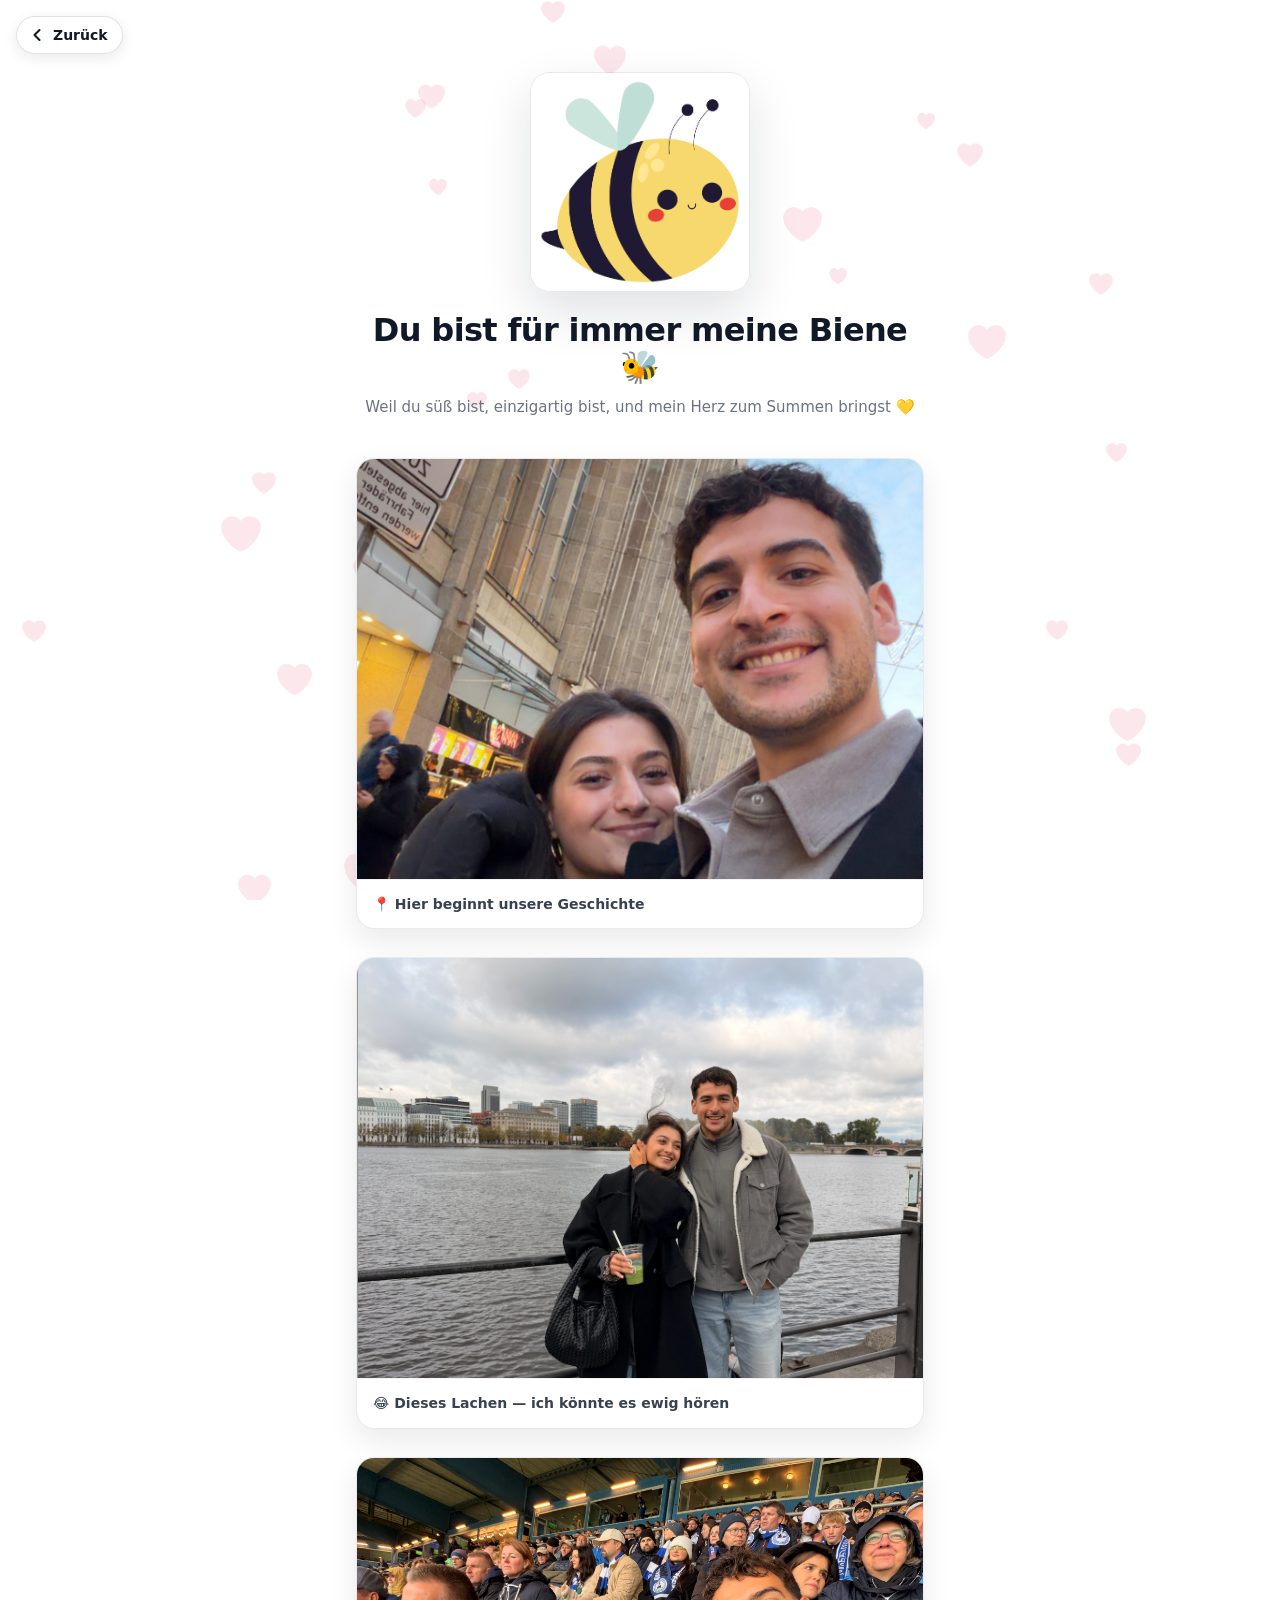
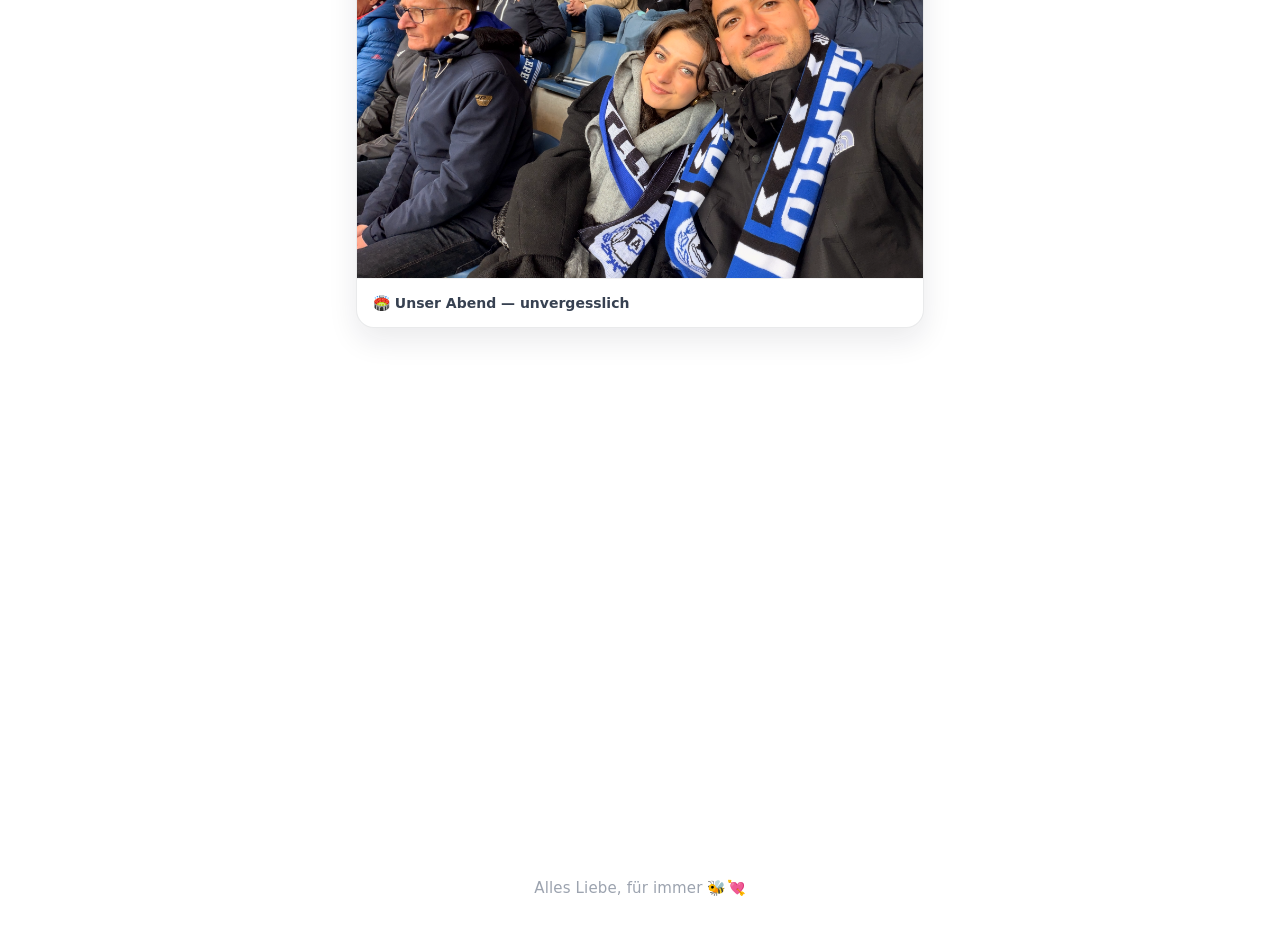
==== ja.html @ 1a36c77d "cool" ====
<!doctype html>
<html lang="de">
<head>
    <link rel="icon" type="image/jpeg" href="img/bee.jpg">
  <meta charset="utf-8" />
  <meta name="viewport" content="width=device-width, initial-scale=1, viewport-fit=cover" />
  <title>Für immer meine Biene 🐝💘</title>

  <link rel="preload" as="image" href="img/pink_heart.png">
  <link rel="preload" as="image" href="img/bee.jpg">

  <link rel="stylesheet" href="css/style.css" />
  <link rel="stylesheet" href="css/ja.css" />
</head>

<body>

  <!-- Animated hearts background -->
  <div class="hearts" aria-hidden="true" id="heartsBg"></div>

  <!-- Back arrow -->
  <a href="index.html" class="backBtn" aria-label="Zurück">
    <svg width="20" height="20" viewBox="0 0 24 24" fill="none"
         stroke="currentColor" stroke-width="2.5" stroke-linecap="round" stroke-linejoin="round">
      <polyline points="15 18 9 12 15 6"/>
    </svg>
    Zurück
  </a>

  <!-- MAIN CONTENT -->
  <main class="jaWrap" id="content">

    <!-- HERO: Bee -->
    <section class="hero">
      <div class="beeImgWrap">
        <img src="img/bee.jpg" alt="Unsere Biene" class="beeImg" />
      </div>
      <h1 class="heroTitle">Du bist für immer meine Biene 🐝</h1>
      <p class="heroSub">Weil du süß bist, einzigartig bist, und mein Herz zum Summen bringst 💛</p>
    </section>

    <!-- GALLERY -->
    <!-- =====================================================
         ✏️  ANPASSEN: Füge hier deine Bilder/Videos hinzu.
         Kopiere einfach einen <div class="card"> Block und
         ändere src= und die Caption.

         Für Bilder:  <img src="img/DEINBILD.jpg" ...>
         Für Videos:  <video src="img/DEINVIDEO.mp4" ...>
         ===================================================== -->
    <section class="gallery">

      <div class="card">
        <img src="img/city.jpg" alt="Foto 1" loading="lazy" />
        <div class="caption">📍 Hier beginnt unsere Geschichte</div>
      </div>

      <div class="card">
        <img src="img/lachen.png" alt="Foto 2" loading="lazy" />
        <div class="caption">😂 Dieses Lachen — ich könnte es ewig hören</div>
      </div>

      <div class="card">
        <img src="img/stadion.png" alt="Foto 3" loading="lazy" />
        <div class="caption">🏟️ Unser Abend — unvergesslich</div>
      </div>

      <div class="card">
        <img src="img/normal.png" alt="Foto 4" loading="lazy" />
        <div class="caption">🌸 Einfach du — das reicht schon</div>
      </div>

      <!-- VIDEO BEISPIEL — src anpassen oder löschen wenn kein Video -->
      <!--
      <div class="card">
        <video src="img/DEINVIDEO.mp4"
               controls
               playsinline
               preload="metadata">
          Dein Browser unterstützt kein Video.
        </video>
        <div class="caption">🎥 Erinnerung für immer</div>
      </div>
      -->

      <!-- Weitere Karten einfach hier drunter einfügen -->

    </section>

    <div class="footer">
      Alles Liebe, für immer 🐝💘
    </div>

  </main>

  <script src="js/main.js"></script>
  <script src="js/ja.js"></script>
</body>
</html>
---- css/style.css ----
:root{
  --bg: #ffffff;
  --text: #111827;
  --muted: #6b7280;

  --red: #ef4444;
  --red2:#ff4d6d;

  --safeTop: env(safe-area-inset-top, 0px);
  --safeBot: env(safe-area-inset-bottom, 0px);

  --max: 640px;
}

*{ box-sizing:border-box; -webkit-tap-highlight-color: transparent; }
html,body{ height:100%; }

body{
  margin:0;
  font-family: ui-sans-serif, -apple-system, system-ui, "Segoe UI", Roboto, Helvetica, Arial;
  color: var(--text);
  background: var(--bg);
  overflow-x:hidden;
}

/* =========================
   INTRO: hide content until curtain ends
   ========================= */
body.intro #content{
  opacity: 0;
  transform: translateY(10px);
  pointer-events: none;
}

body.ready #content{
  opacity: 1;
  transform: translateY(0);
  pointer-events: auto;
  transition: opacity .15s ease-out, transform .15s ease-out;
}


/* =========================
   LAYOUT
   ========================= */
.wrap{
  min-height: 100svh;
  padding: calc(22px + var(--safeTop)) 16px calc(22px + var(--safeBot));
  display:flex;
  align-items:center;
  justify-content:center;
  position: relative;
  z-index: 2; /* above hearts */
}

.content{
  width: min(var(--max), 100%);
  text-align:center;
}

h1{
  margin: 14px 0 10px;
  font-size: clamp(24px, 6.2vw, 36px);
  line-height: 1.1;
  letter-spacing: -0.02em;
}

p{
  margin: 0 0 16px;
  color: var(--muted);
  font-size: 14px;
}

.tinyNote{
  margin-top: 12px;
  font-size: 12px;
  color: #9ca3af;
}

/* =========================
   HERO GIF
   ========================= */
.heroMedia{
  display:flex;
  justify-content:center;
  align-items:center;
}

.heroGif{
  width: min(240px, 78vw);
  height: auto;
  border-radius: 18px;
  border: 1px solid rgba(17,24,39,.10);
  box-shadow: 0 18px 45px rgba(17,24,39,.12);
  background: rgba(255,255,255,.8);
}

/* =========================
   BUTTONS
   ========================= */
.btnRow{
  display:flex;
  gap:12px;
  justify-content:center;
  flex-wrap: wrap;
  padding-top: 8px;
}

.btn{
  appearance:none;
  border:none;
  border-radius: 14px;
  padding: 14px 16px;
  font-size: 16px;
  font-weight: 800;
  min-width: 120px;

  color: #111827;
  background: #ffffff;
  border: 1px solid rgba(17,24,39,.14);
  box-shadow: 0 12px 26px rgba(17,24,39,.10);

  text-decoration:none;
  display:inline-flex;
  align-items:center;
  justify-content:center;

  transition: transform .12s ease, box-shadow .2s ease, border-color .2s ease;
  touch-action: manipulation;
}

.btn:active{ transform: scale(.98); }

.btn.yes{
  color: white;
  border-color: rgba(239,68,68,.25);
  background: linear-gradient(135deg, var(--red), var(--red2));
  box-shadow: 0 16px 34px rgba(239,68,68,.22);
}

.btn.maybe{
  background: #fff7f7;
  border-color: rgba(239,68,68,.20);
}

/* No button shake (used by JS) */
@keyframes disagree {
  0%,100%{ transform: rotate(0deg); }
  15%{ transform: rotate(-4deg); }
  35%{ transform: rotate(4deg); }
  55%{ transform: rotate(-3deg); }
  75%{ transform: rotate(3deg); }
}
.btn.no.shake{ animation: disagree .35s ease; }

/* NO ZONE: button moves only here */
.noZone{
  position: relative;
  width: min(520px, 100%);
  height: 110px;          /* space for movement */
  margin: 16px auto 0;
}

.noZone .btn.no{
  position: absolute;
  left: 50%;
  top: 72px;              /* default resting position */
  transform: translateX(-50%);
}

/* =========================
   FULLSCREEN MAYBE OVERLAY
   ========================= */
#maybeOverlay{
  position: fixed;
  inset: 0;
  z-index: 100;
  background: rgba(255,255,255,.92);
  backdrop-filter: blur(8px);
  -webkit-backdrop-filter: blur(8px);

  display:flex;
  align-items:center;
  justify-content:center;

  opacity: 0;
  pointer-events: none;
  transition: opacity .55s ease;
}

#maybeOverlay.active{
  opacity: 1;
  pointer-events: auto;
}

.overlayContent{
  text-align:center;
  max-width: 90vw;
  animation: softScale .55s ease;
}

.overlayContent img{
  width: min(420px, 86vw);
  border-radius: 18px;
  border: 1px solid rgba(17,24,39,.10);
  box-shadow: 0 24px 60px rgba(17,24,39,.14);
  background: white;
}

.overlayCaption{
  margin-top: 16px;
  font-size: clamp(18px, 5vw, 24px);
  font-weight: 900;
  letter-spacing: -0.02em;
  color: #111827;
}

@keyframes softScale{
  from{ transform: scale(.93); opacity: 0; }
  to{ transform: scale(1); opacity: 1; }
}

/* =========================
   IMAGE HEART BACKGROUND
   ========================= */
.hearts{
  position: fixed;
  inset: 0;
  z-index: 1;
  pointer-events: none;
  overflow: hidden;
}

.heartImg{
  position: absolute;
  width: 26px;
  height: auto;
  opacity: 0.28; /* slightly subtle */
  animation: floatHeart linear infinite;
  will-change: transform;
}

@keyframes floatHeart{
  0%   { transform: translateY(0px) rotate(0deg); }
  50%  { transform: translateY(-25px) rotate(8deg); }
  100% { transform: translateY(0px) rotate(0deg); }
}

/* Reduce motion accessibility */
@media (prefers-reduced-motion: reduce){
  .heartImg{ animation: none !important; }
  #curtain{ display:none; }
}

/* =========================
   CURTAIN: 4 QUADRANTS GRID
   ========================= */
#curtain{
  position: fixed;
  inset: 0;
  z-index: 80;
  background: #fff; /* intro should be white */
  overflow: hidden;
  will-change: opacity, transform;
}

/* Grid with 4 images */
.curtainGrid{
  position:absolute;
  inset:0;
  display:grid;
  grid-template-columns: 1fr 1fr;
  grid-template-rows: 1fr 1fr;
}

/* Each quadrant */
.quad{
  position: relative;
  overflow:hidden;
  background: #fff;
}

/* inner image layer */
.quad .img{
  position:absolute;
  inset:0;
  background-size: cover;
  background-position: center;
  transform: scale(1.04);
  opacity: 0;
  transition: opacity .35s ease, transform .6s ease;
}

.quad.show .img{
  opacity: 1;
  transform: scale(1.02);
}

/* Slide-out: left column goes left, right column goes right */
#curtain.opening .q1,
#curtain.opening .q3{
  transform: translateX(-110%);
}
#curtain.opening .q2,
#curtain.opening .q4{
  transform: translateX(110%);
}

.q1,.q2,.q3,.q4{
  transition: transform .9s cubic-bezier(.2,.8,.2,1);
  will-change: transform;
}

#curtain.opening .hint{
  opacity: 0;
  transition: opacity .25s ease;
}

#curtain.done{
  pointer-events:none;
  opacity:0;
  transition: opacity .35s ease;
}

#curtain .hint{
  position: absolute;
  bottom: calc(18px + var(--safeBot));
  left: 50%;
  transform: translateX(-50%);
  font-size: 13px;
  color: rgba(17,24,39,.7);
  background: rgba(255,255,255,.72);
  border: 1px solid rgba(17,24,39,.10);
  padding: 8px 12px;
  border-radius: 999px;
  backdrop-filter: blur(10px);
  -webkit-backdrop-filter: blur(10px);
}

/* Mobile tuning */
@media (max-width: 420px){
  .btn{ min-width: 110px; padding: 13px 14px; }
  .heroGif{ width: min(230px, 86vw); }
}
#curtain{
  background: #fff;              /* intro white */
  transition: background .08s linear, opacity .18s ease;  /* faster */
}

#curtain.opening{
  background: transparent;       /* <-- white overlay gone immediately */
}

#curtain.done{
  opacity: 0;
  pointer-events: none;
}
---- css/ja.css ----
/* =========================
   JA PAGE — ja.css
   ========================= */

.backBtn {
  position: fixed;
  top: calc(16px + env(safe-area-inset-top, 0px));
  left: 16px;
  z-index: 50;

  display: inline-flex;
  align-items: center;
  gap: 6px;

  font-size: 14px;
  font-weight: 700;
  color: #111827;
  text-decoration: none;

  background: rgba(255, 255, 255, 0.82);
  border: 1px solid rgba(17, 24, 39, .13);
  border-radius: 999px;
  padding: 8px 14px 8px 10px;
  backdrop-filter: blur(10px);
  -webkit-backdrop-filter: blur(10px);
  box-shadow: 0 4px 14px rgba(17, 24, 39, .09);

  transition: transform .12s ease, box-shadow .15s ease;
}

.backBtn:active {
  transform: scale(.96);
}


/* =========================
   LAYOUT WRAP
   ========================= */
.jaWrap {
  position: relative;
  z-index: 2;
  max-width: 600px;
  margin: 0 auto;
  padding: calc(72px + env(safe-area-inset-top, 0px)) 16px
           calc(48px + env(safe-area-inset-bottom, 0px));
}


/* =========================
   HERO
   ========================= */
.hero {
  text-align: center;
  margin-bottom: 40px;
}

.beeImgWrap {
  display: flex;
  justify-content: center;
  margin-bottom: 20px;
}

.beeImg {
  width: min(220px, 72vw);
  height: auto;
  border-radius: 20px;
  border: 1px solid rgba(17, 24, 39, .10);
  box-shadow: 0 20px 50px rgba(17, 24, 39, .13);
  object-fit: cover;
}

.heroTitle {
  margin: 0 0 10px;
  font-size: clamp(22px, 6vw, 32px);
  line-height: 1.15;
  letter-spacing: -0.02em;
  color: #111827;
}

.heroSub {
  margin: 0;
  font-size: 15px;
  color: #6b7280;
  line-height: 1.5;
}


/* =========================
   GALLERY
   ========================= */
.gallery {
  display: flex;
  flex-direction: column;
  gap: 28px;
}

.card {
  border-radius: 18px;
  overflow: hidden;
  background: #ffffff;
  border: 1px solid rgba(17, 24, 39, .09);
  box-shadow: 0 12px 30px rgba(17, 24, 39, .09);

  /* Fade-in on scroll */
  opacity: 0;
  transform: translateY(18px);
  transition: opacity .45s ease, transform .45s ease;
}

.card.visible {
  opacity: 1;
  transform: translateY(0);
}

.card img,
.card video {
  display: block;
  width: 100%;
  height: auto;
  object-fit: cover;
  max-height: 420px;
  background: #f3f4f6;
}

/* Videos slightly taller allowed */
.card video {
  max-height: 500px;
}

.caption {
  padding: 14px 16px;
  font-size: 14px;
  font-weight: 600;
  color: #374151;
  line-height: 1.45;
  border-top: 1px solid rgba(17, 24, 39, .06);
}


/* =========================
   FOOTER
   ========================= */
.footer {
  text-align: center;
  margin-top: 52px;
  font-size: 15px;
  color: #9ca3af;
  letter-spacing: 0.01em;
}


/* =========================
   MOBILE
   ========================= */
@media (max-width: 420px) {
  .heroTitle { font-size: 20px; }
  .card img, .card video { max-height: 320px; }
}
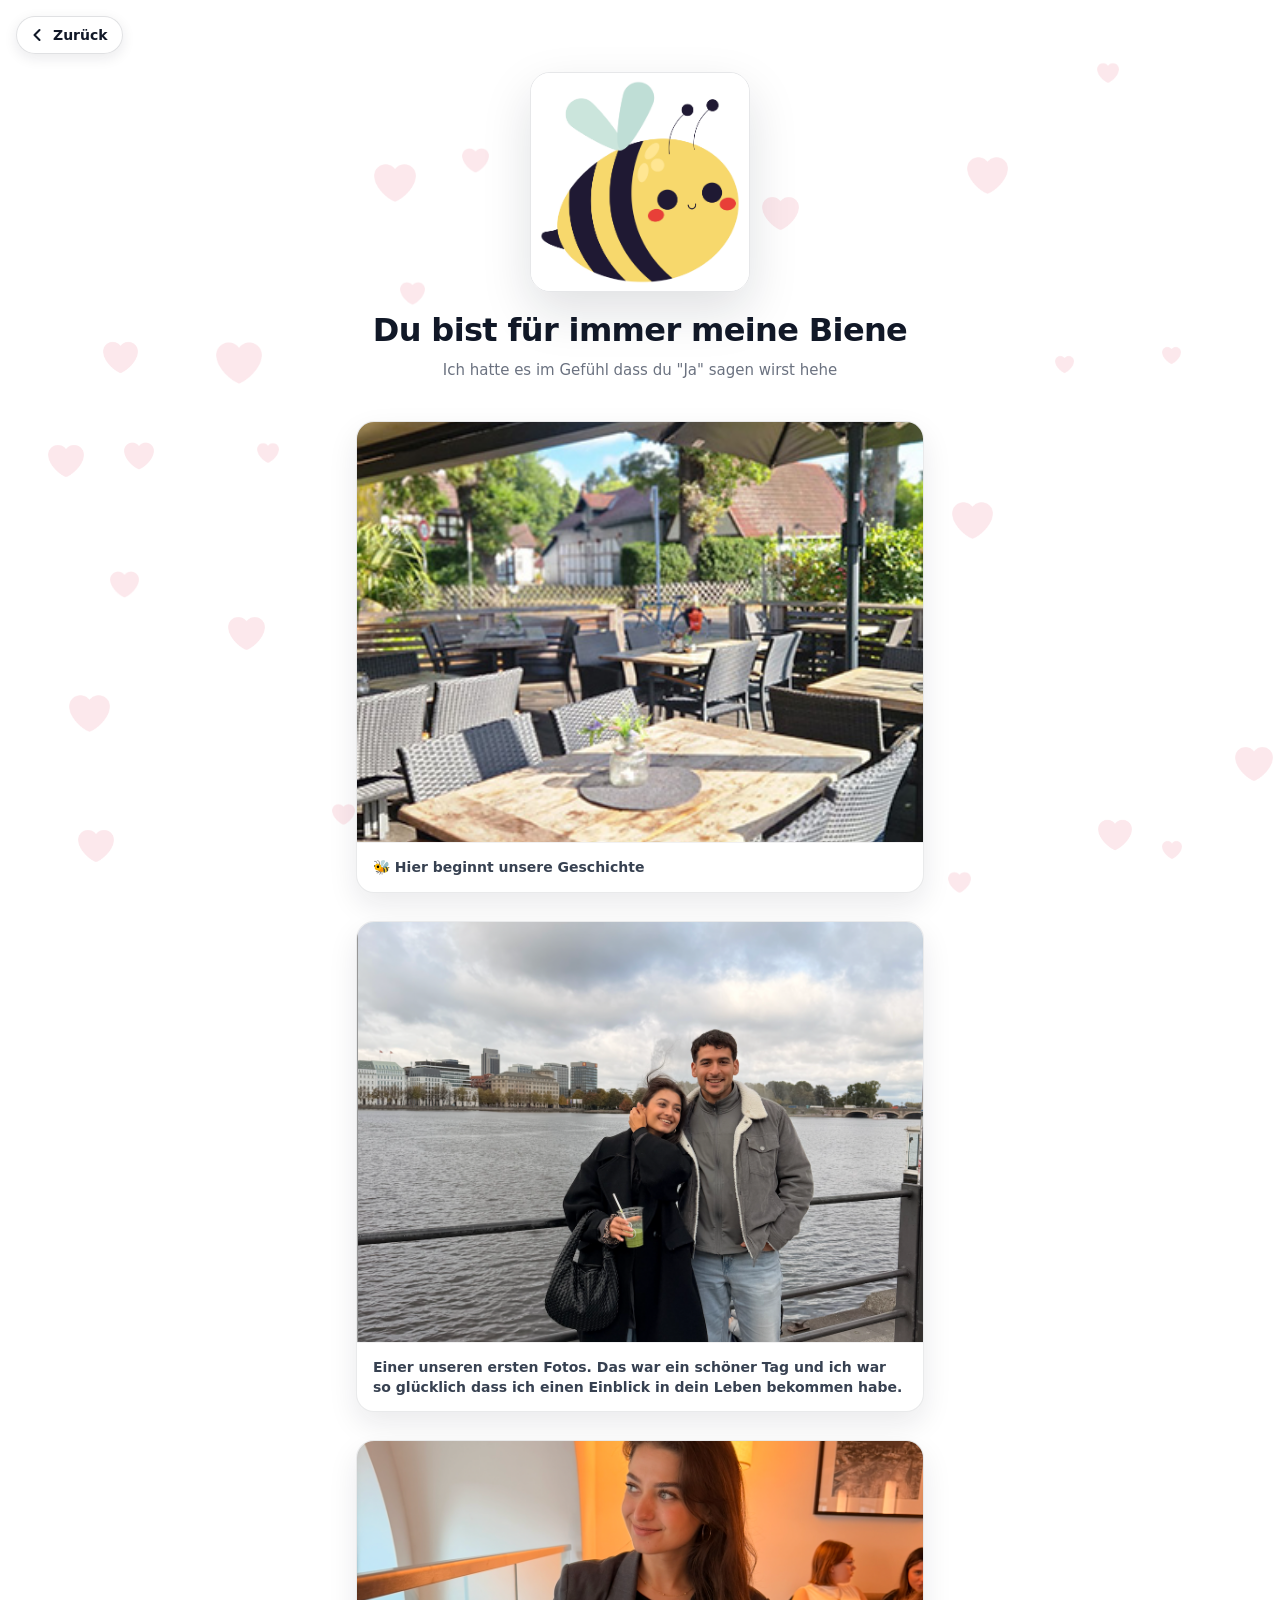
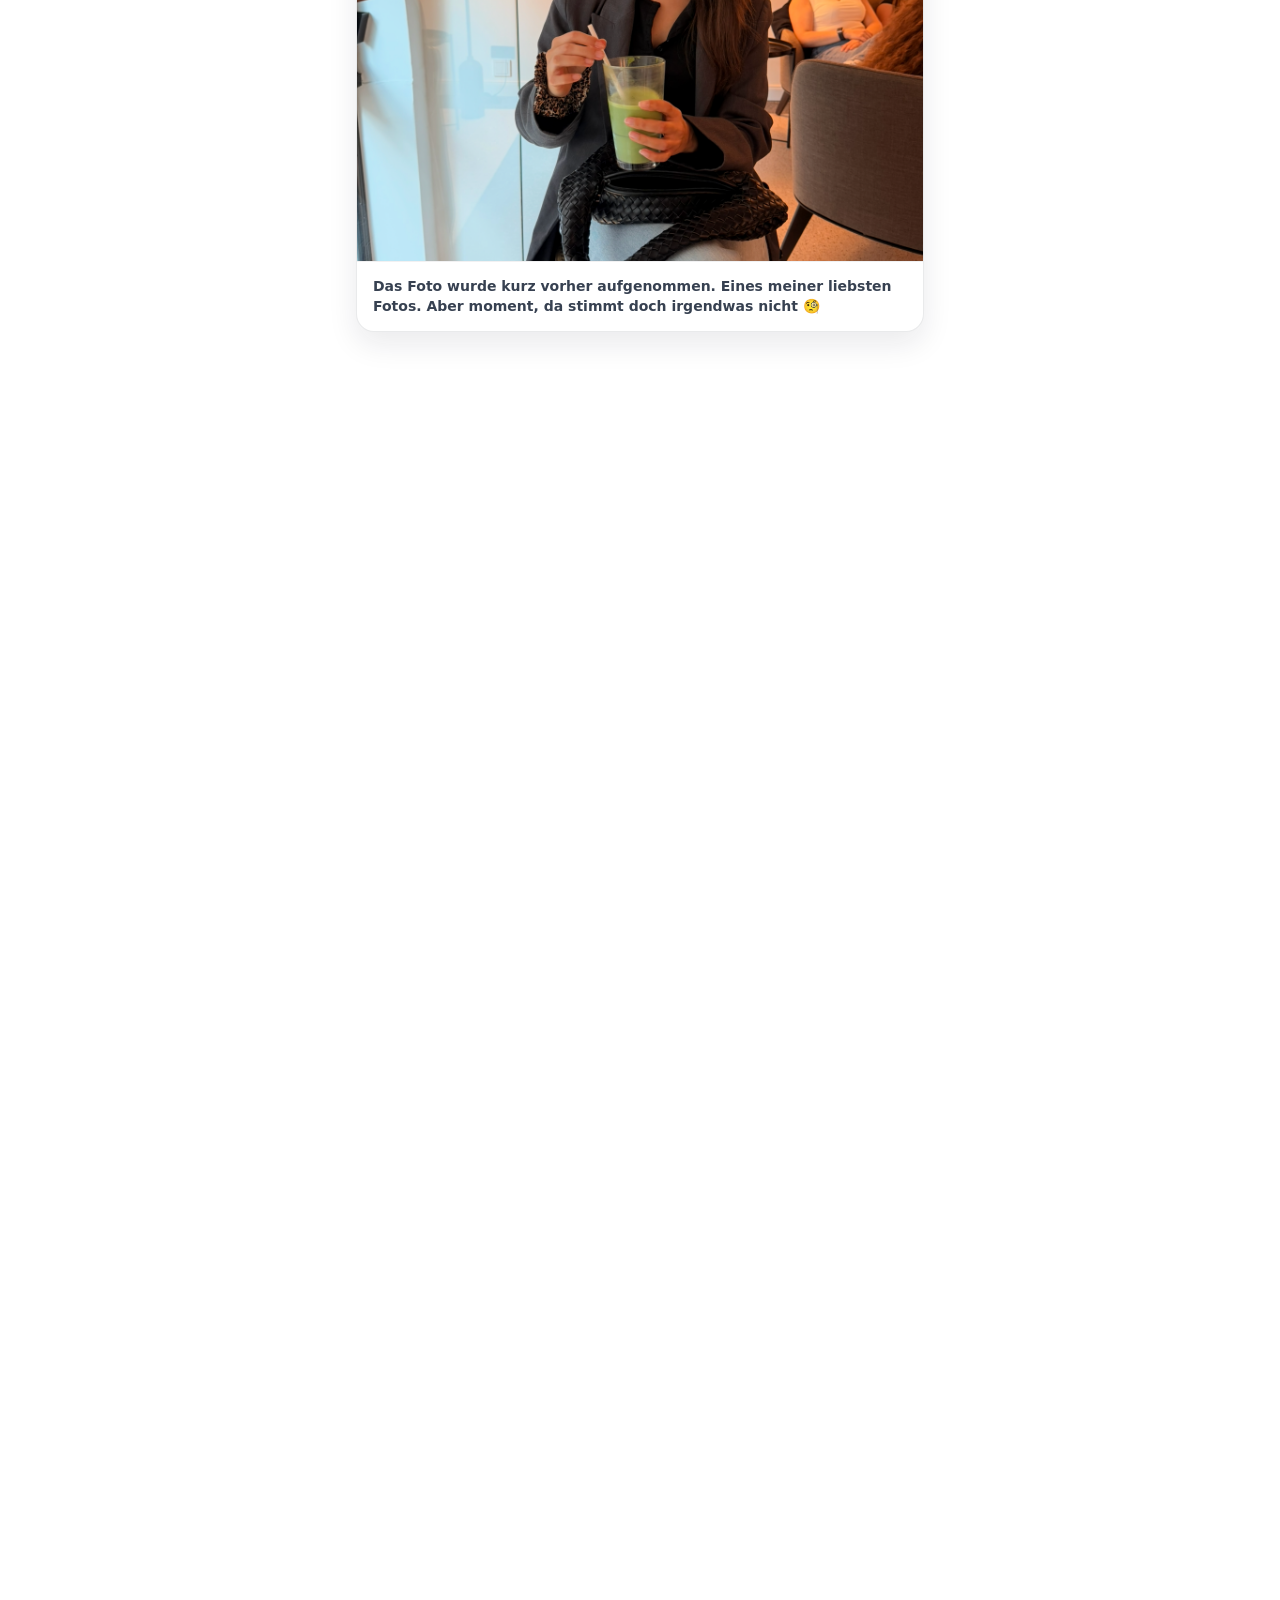
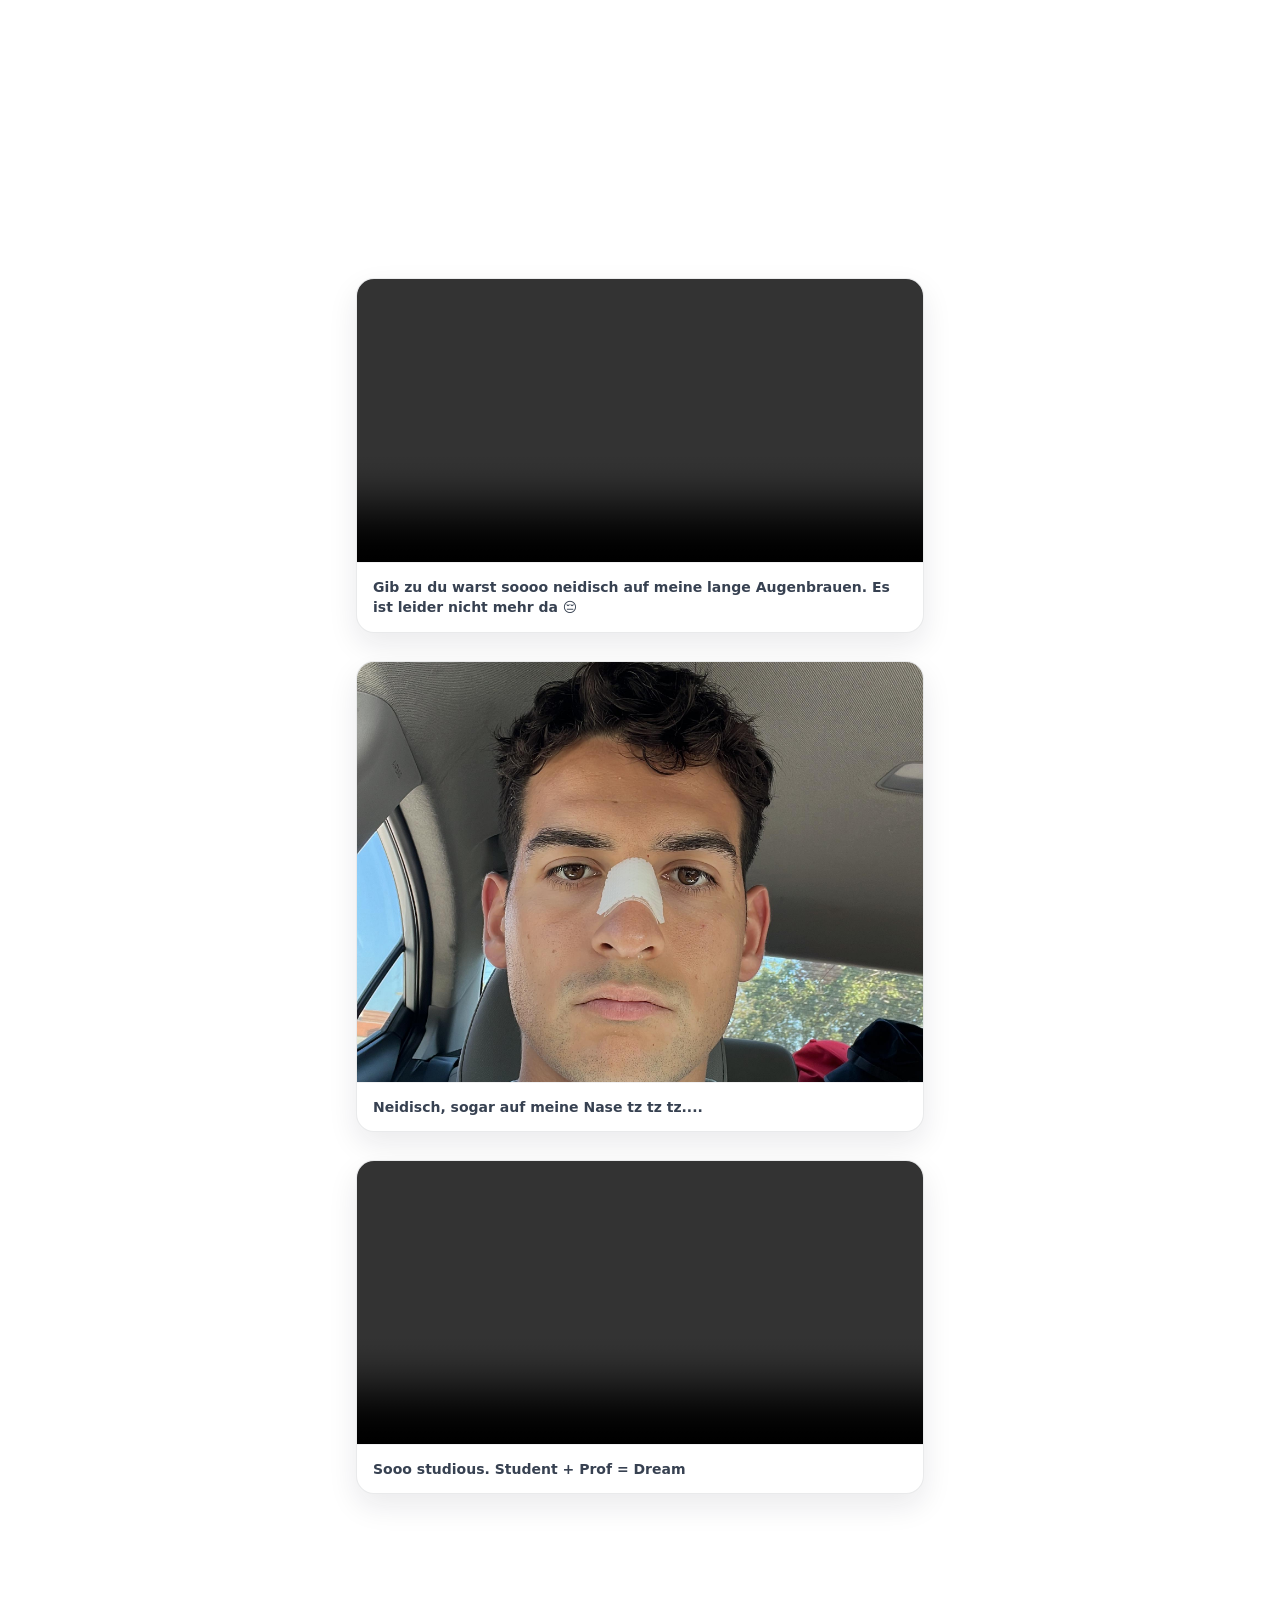
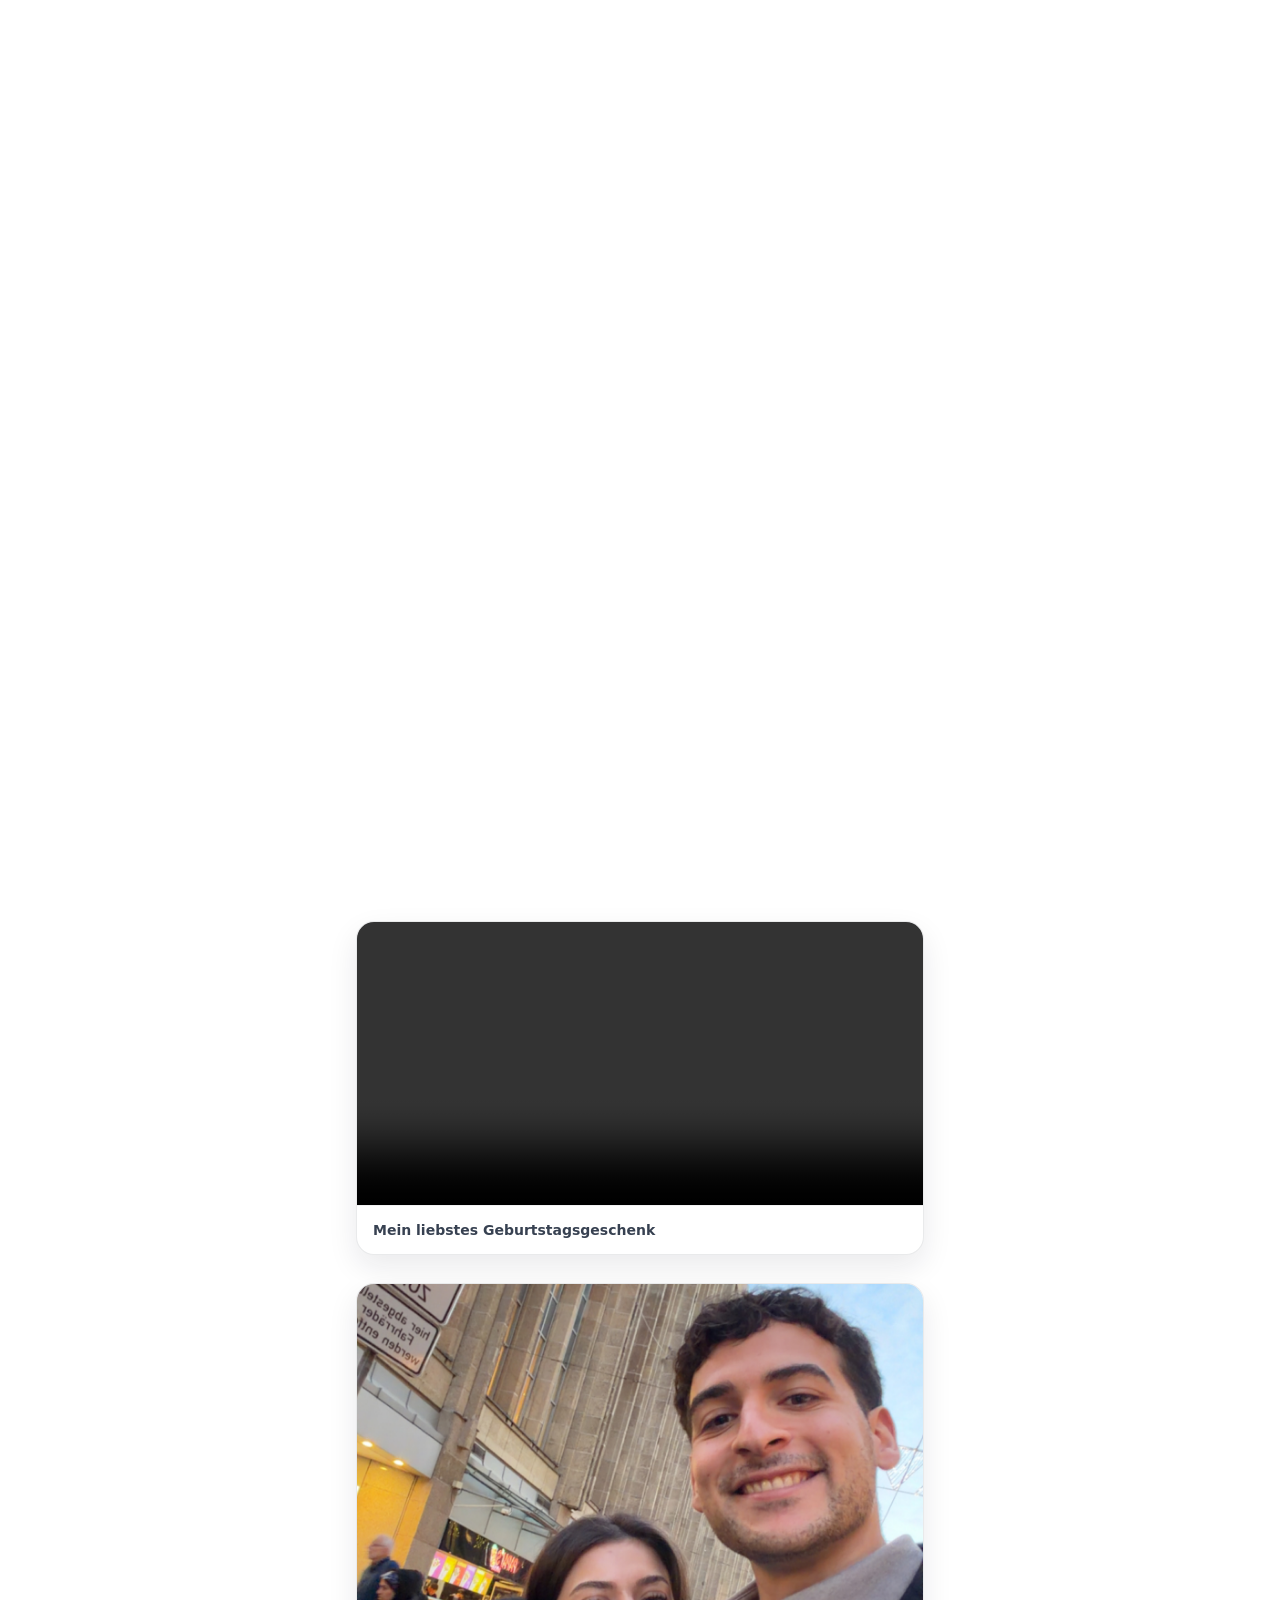
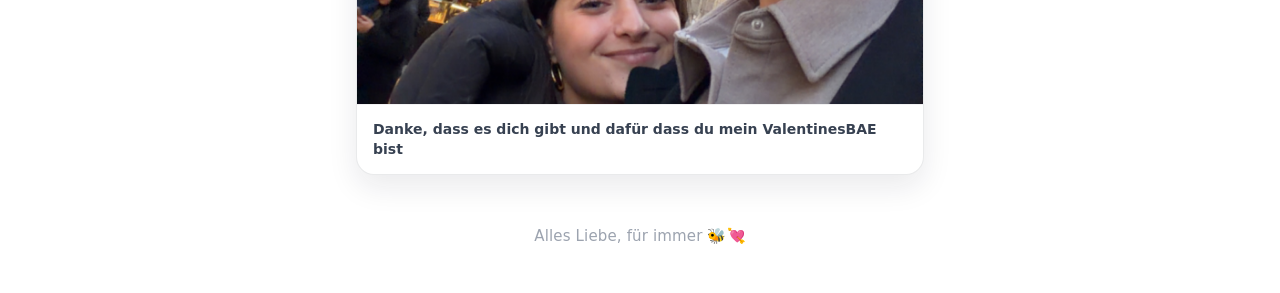
==== commit b4813f08: "done" ====
--- a/ja.html
+++ b/ja.html
@@ -35,8 +35,8 @@
       <div class="beeImgWrap">
         <img src="img/bee.jpg" alt="Unsere Biene" class="beeImg" />
       </div>
-      <h1 class="heroTitle">Du bist für immer meine Biene 🐝</h1>
-      <p class="heroSub">Weil du süß bist, einzigartig bist, und mein Herz zum Summen bringst 💛</p>
+      <h1 class="heroTitle">Du bist für immer meine Biene</h1>
+      <p class="heroSub">Ich hatte es im Gefühl dass du "Ja" sagen wirst hehe</p>
     </section>
 
     <!-- GALLERY -->
@@ -51,24 +51,70 @@
     <section class="gallery">
 
       <div class="card">
-        <img src="img/city.jpg" alt="Foto 1" loading="lazy" />
-        <div class="caption">📍 Hier beginnt unsere Geschichte</div>
+        <img src="img/corssini.jpg" alt="Foto 1" loading="lazy" />
+        <div class="caption">🐝 Hier beginnt unsere Geschichte</div>
       </div>
 
       <div class="card">
         <img src="img/lachen.png" alt="Foto 2" loading="lazy" />
-        <div class="caption">😂 Dieses Lachen — ich könnte es ewig hören</div>
+        <div class="caption">Einer unseren ersten Fotos. Das war ein schöner Tag und ich war so glücklich dass ich einen Einblick in dein Leben bekommen habe. </div>
       </div>
 
       <div class="card">
-        <img src="img/stadion.png" alt="Foto 3" loading="lazy" />
-        <div class="caption">🏟️ Unser Abend — unvergesslich</div>
+        <img src="img/normal.png" alt="Foto 3" loading="lazy" />
+        <div class="caption">Das Foto wurde kurz vorher aufgenommen. Eines meiner liebsten Fotos. Aber moment, da stimmt doch irgendwas nicht 🧐</div>
       </div>
 
       <div class="card">
-        <img src="img/normal.png" alt="Foto 4" loading="lazy" />
-        <div class="caption">🌸 Einfach du — das reicht schon</div>
+        <img src="img/breit.png" alt="Foto 3" loading="lazy" />
+        <div class="caption">Ahh... Viel Bessser</div>
       </div>
+
+    <div class="card">
+        <img src="img/halb.png" alt="Foto 4" loading="lazy" />
+        <div class="caption">50% Mensch, 50% Beine</div>
+      </div>
+
+      <div class="card">
+        <img src="img/mann_hintene.png" alt="Foto 3" loading="lazy" />
+        <div class="caption">Mein liebster Minecraft Character 🥰 Ich könnte dir den ganzen Tag beim Essen zuhören. Aber wer ist der Mann hinter dir, HUH??</div>
+      </div>
+
+      <div class="card">
+          <video src="img/augenbraue.mp4" controls playsinline preload="metadata"></video>
+          <div class="caption">Gib zu du warst soooo neidisch auf meine lange Augenbrauen. Es ist leider nicht mehr da 😔</div>
+      </div>
+
+      <div class="card">
+        <img src="img/nase.jpg" alt="Foto 3" loading="lazy" />
+        <div class="caption">Neidisch, sogar auf meine Nase tz tz tz....</div>
+      </div>
+
+       <div class="card">
+          <video src="img/uni.mp4" controls playsinline preload="metadata"></video>
+          <div class="caption"> Sooo studious. Student + Prof = Dream</div>
+      </div>
+      
+       <div class="card">
+        <img src="img/stadion.png" alt="Foto 4" loading="lazy" />
+        <div class="caption">Für immer ein ArmInia Fan</div>
+      </div>
+      
+       <div class="card">
+        <img src="img/pflanzen.JPG" alt="Foto 4" loading="lazy" />
+        <div class="caption">🌸 SOOOOOO Schön... und du erst 🥰</div>
+      </div>
+      
+        <div class="card">
+          <video src="img/ManU.MOV" controls playsinline preload="metadata"></video>
+          <div class="caption"> Mein liebstes Geburtstagsgeschenk</div>
+      </div>
+      
+       <div class="card">
+        <img src="img/city.jpg" alt="Foto 4" loading="lazy" />
+        <div class="caption">Danke, dass es dich gibt und dafür dass du mein ValentinesBAE bist</div>
+      </div>
+      
 
       <!-- VIDEO BEISPIEL — src anpassen oder löschen wenn kein Video -->
       <!--
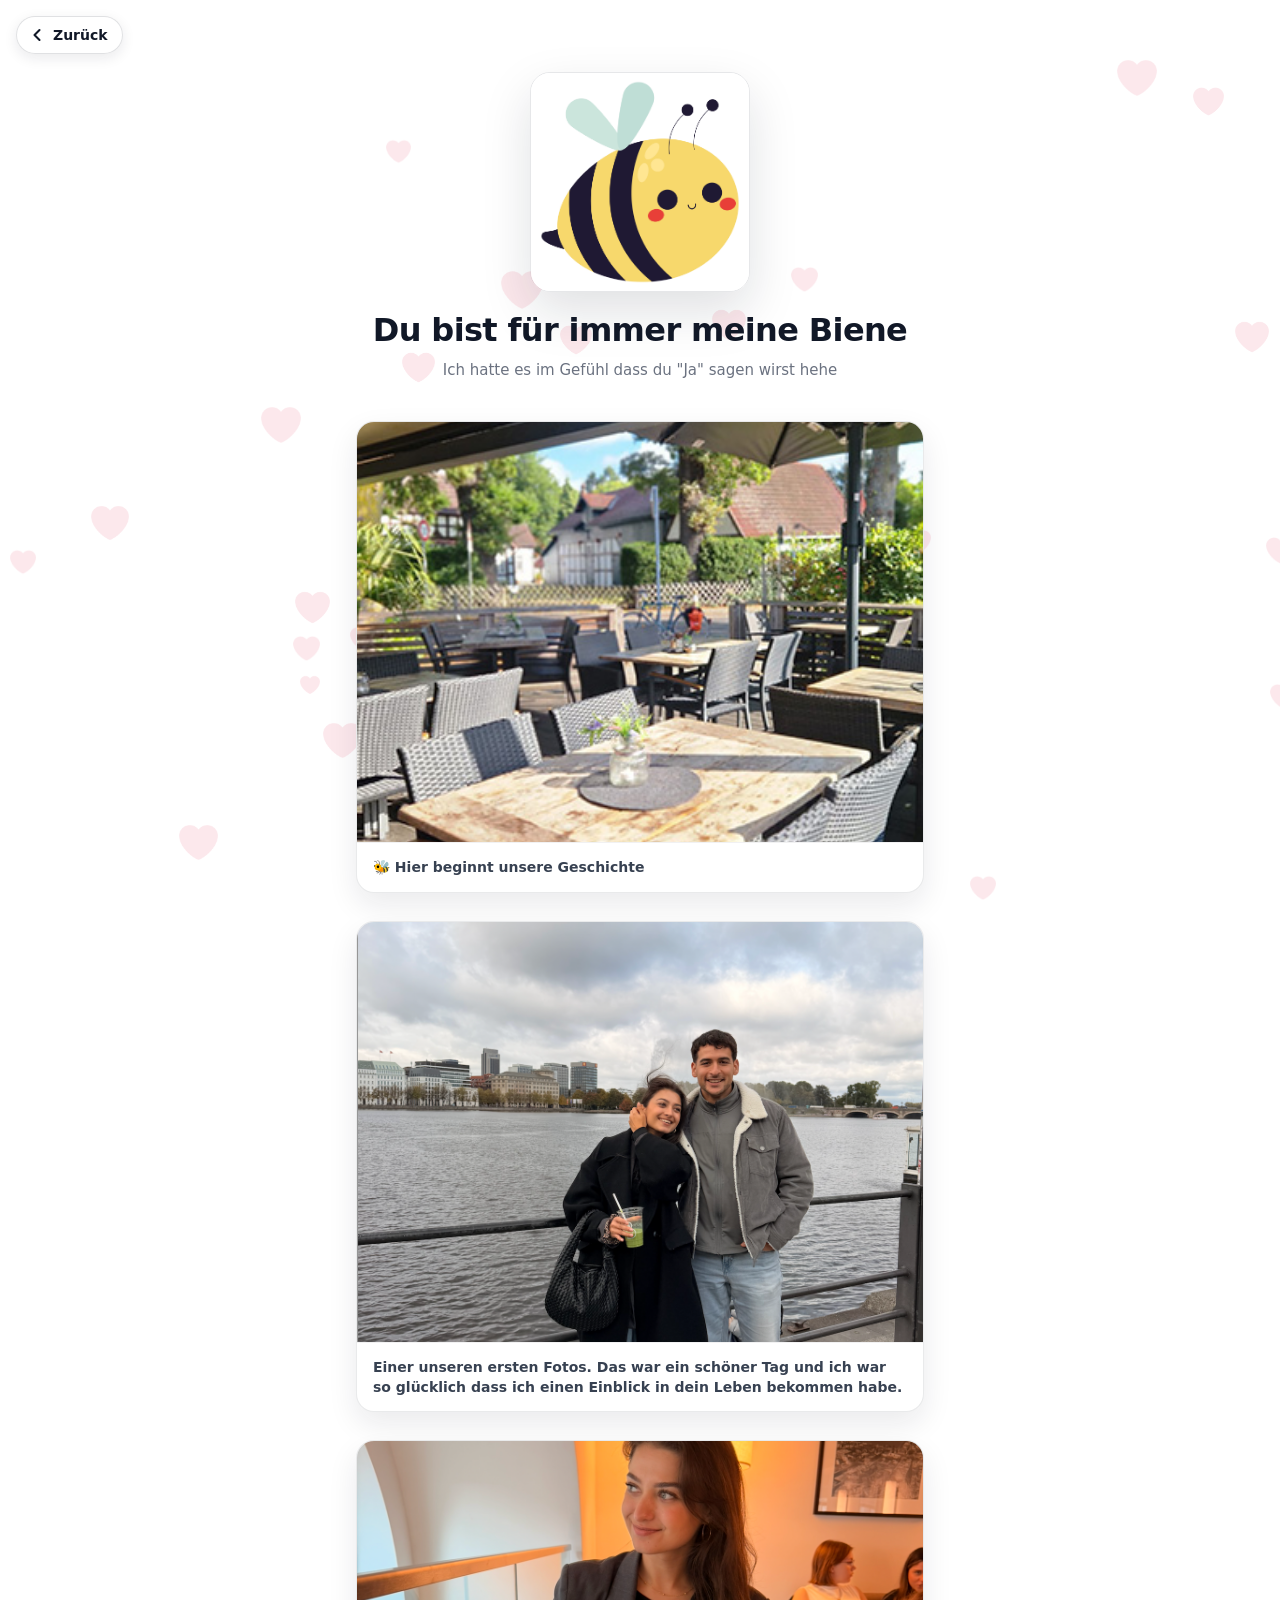
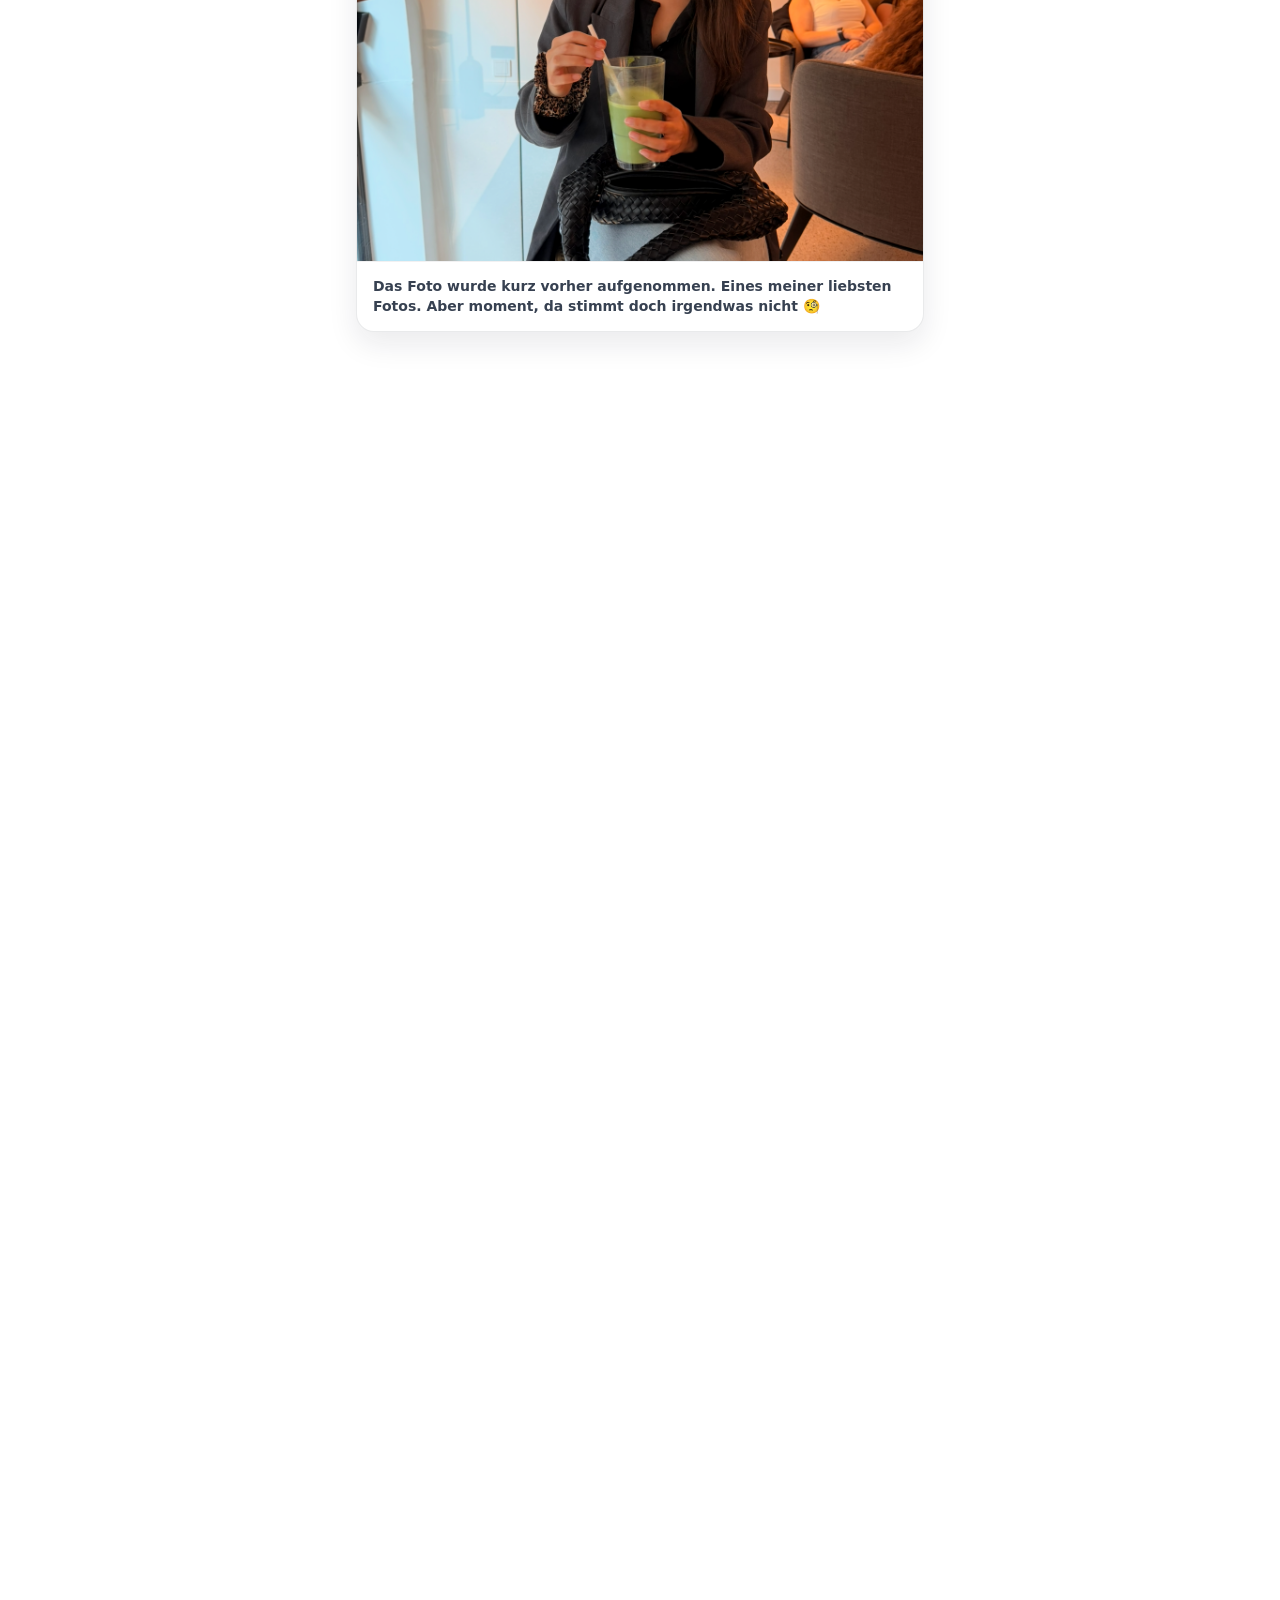
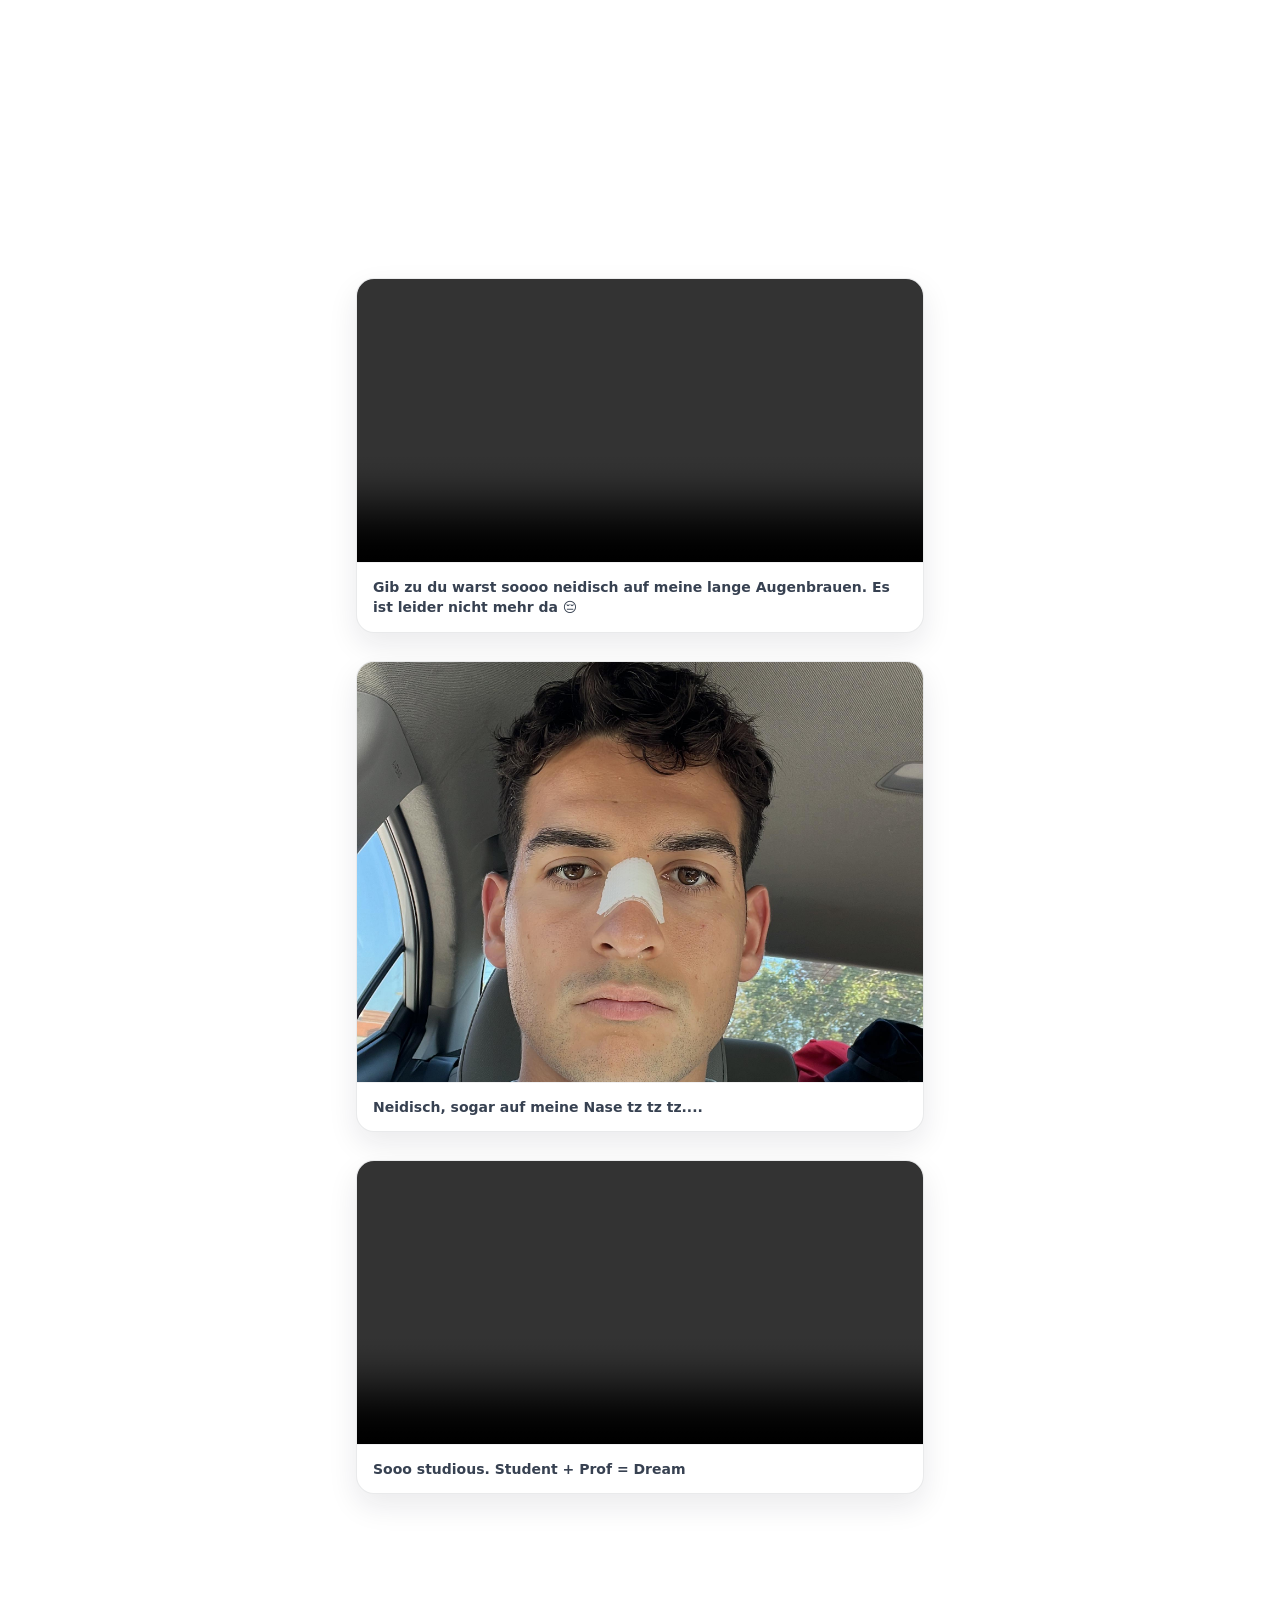
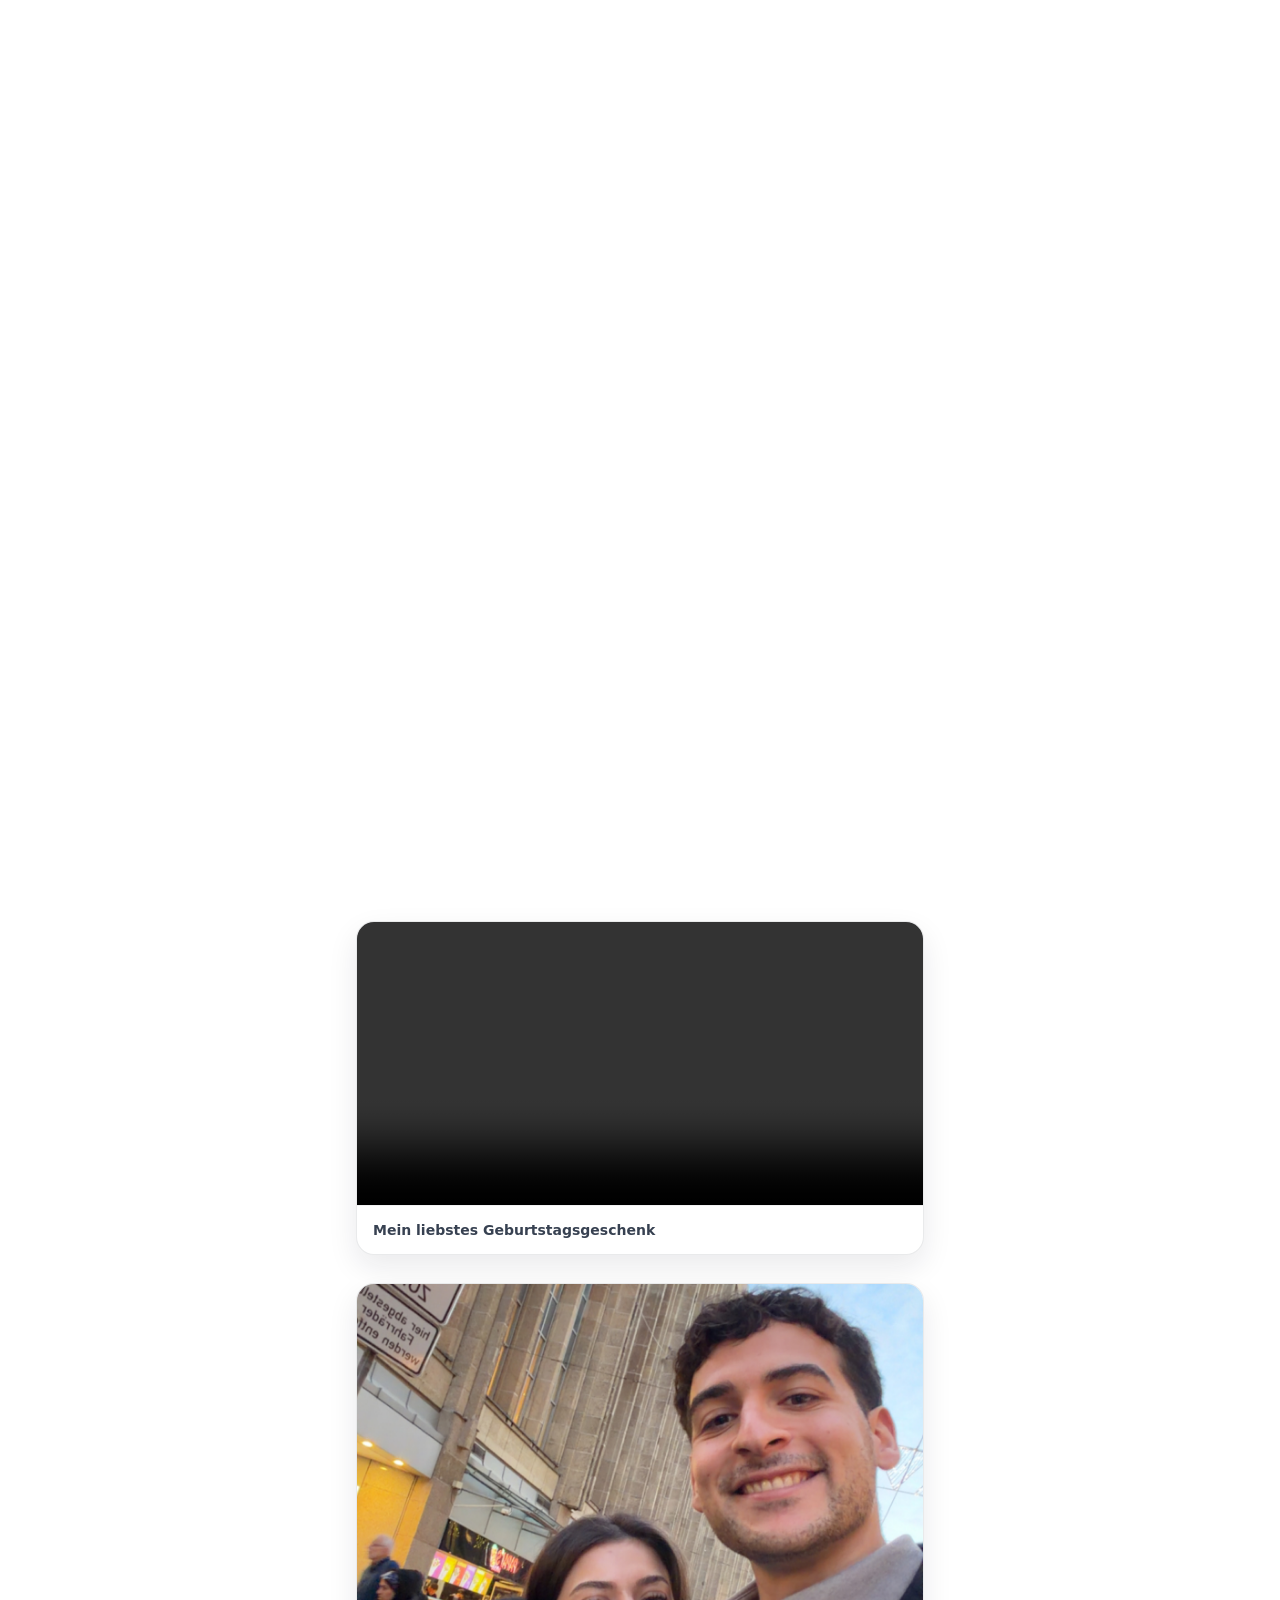
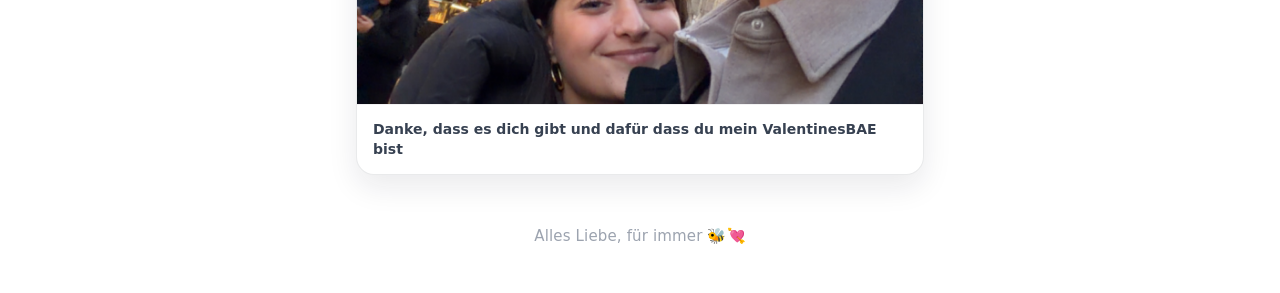
==== commit 4c8d15fb: "done" ====
--- a/ja.html
+++ b/ja.html
@@ -91,7 +91,7 @@
       </div>
 
        <div class="card">
-          <video src="img/uni.mp4" controls playsinline preload="metadata"></video>
+          <video src="img/uni.MP4" controls playsinline preload="metadata"></video>
           <div class="caption"> Sooo studious. Student + Prof = Dream</div>
       </div>
       
